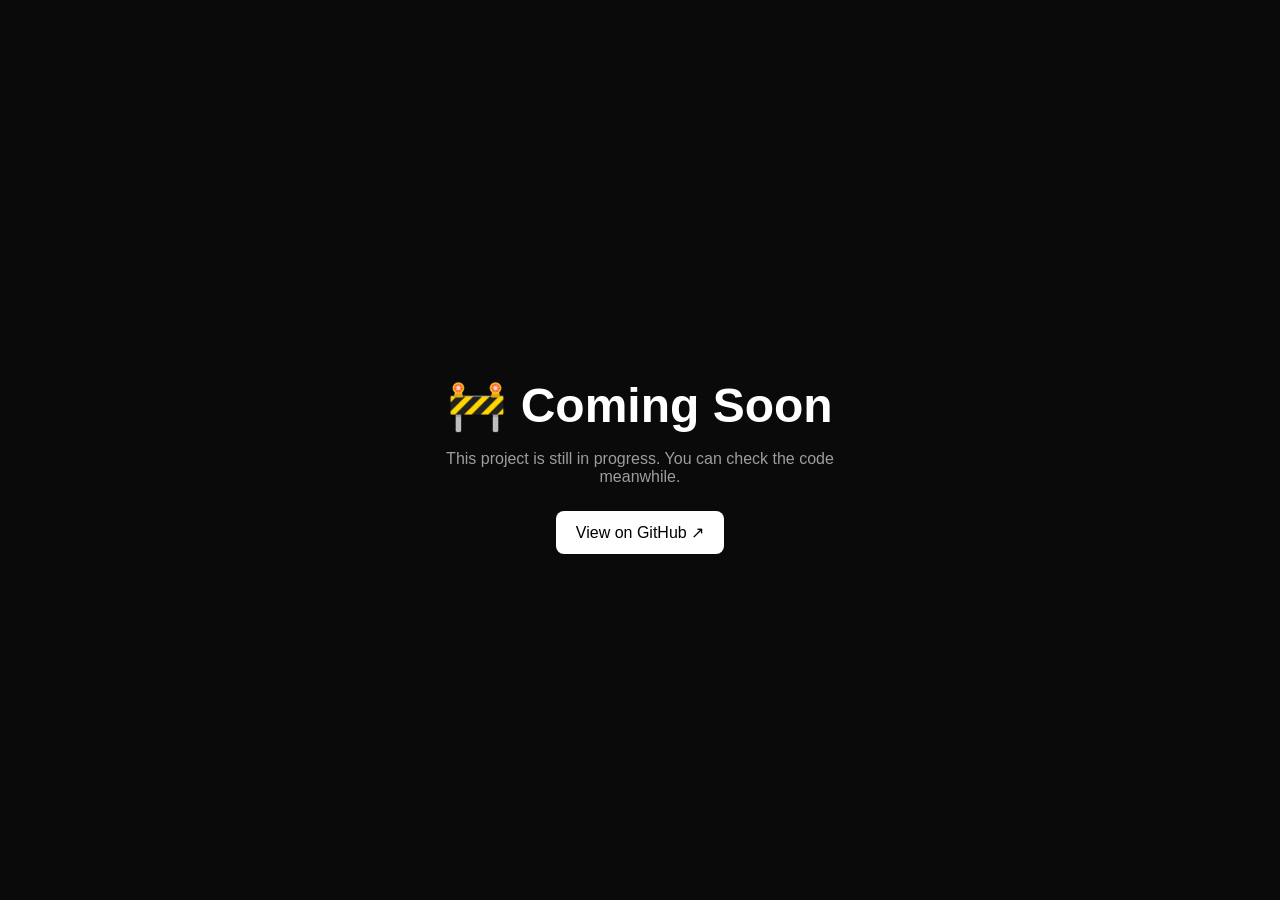
==== ongoing1.html @ 47aea333 "initial portfolio" ====
<!DOCTYPE html>
<html lang="en">
<head>
  <meta charset="UTF-8" />
  <meta name="viewport" content="width=device-width, initial-scale=1.0"/>
  <title>Coming Soon</title>

  <style>
    body {
      margin: 0;
      height: 100vh;
      display: flex;
      align-items: center;
      justify-content: center;
      background: #0a0a0a;
      color: white;
      font-family: 'DM Sans', sans-serif;
      text-align: center;
    }

    .container {
      max-width: 400px;
    }

    h1 {
      font-size: 3rem;
      margin-bottom: 10px;
    }

    p {
      opacity: 0.6;
      margin-bottom: 25px;
    }

    .btn {
      display: inline-block;
      padding: 12px 20px;
      border-radius: 8px;
      text-decoration: none;
      font-weight: 500;
      background: white;
      color: black;
      transition: 0.3s ease;
    }

    .btn:hover {
      transform: translateY(-2px);
      opacity: 0.8;
    }
  </style>
</head>

<body>
  <div class="container">
    <h1>🚧 Coming Soon</h1>
    <p>This project is still in progress. You can check the code meanwhile.</p>

    <a href="https://github.com/Gian-Caparas/Zenith-Devs" target="_blank" class="btn">
      View on GitHub ↗
    </a>
  </div>
</body>
</html>
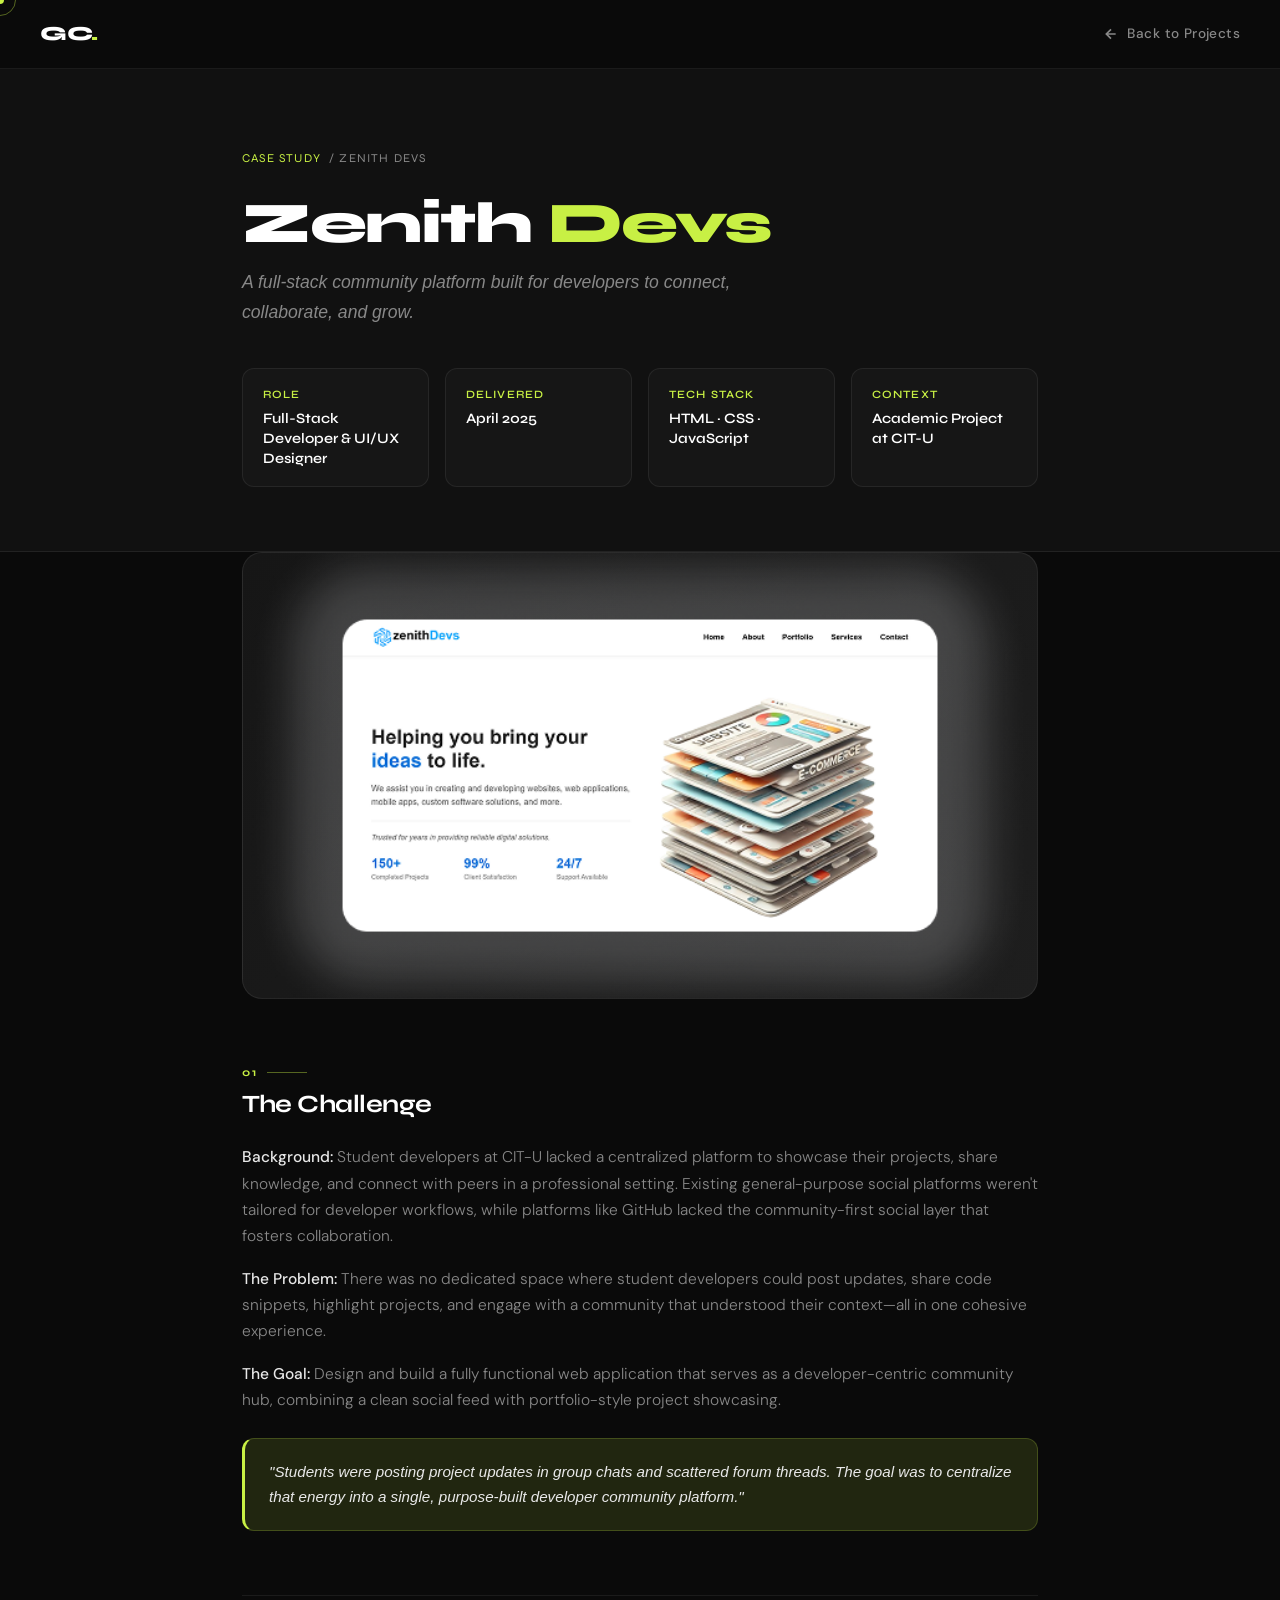
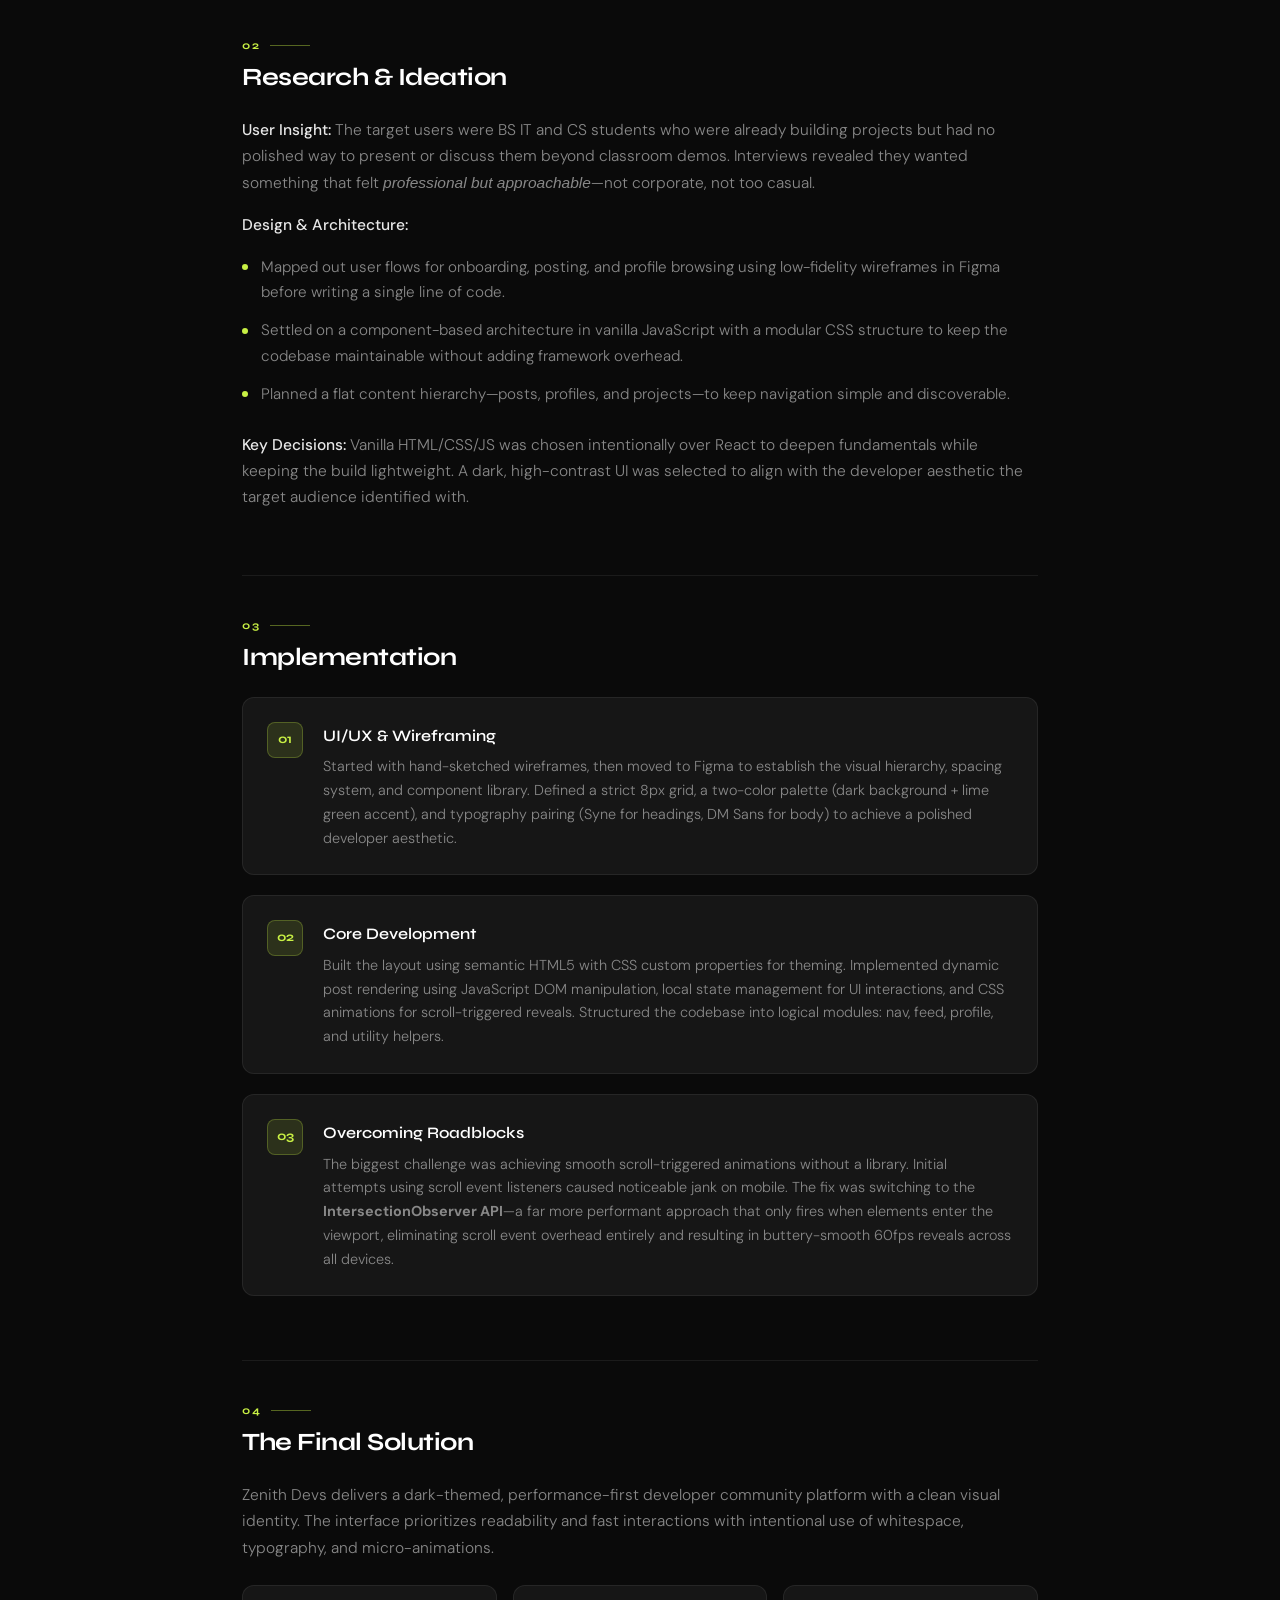
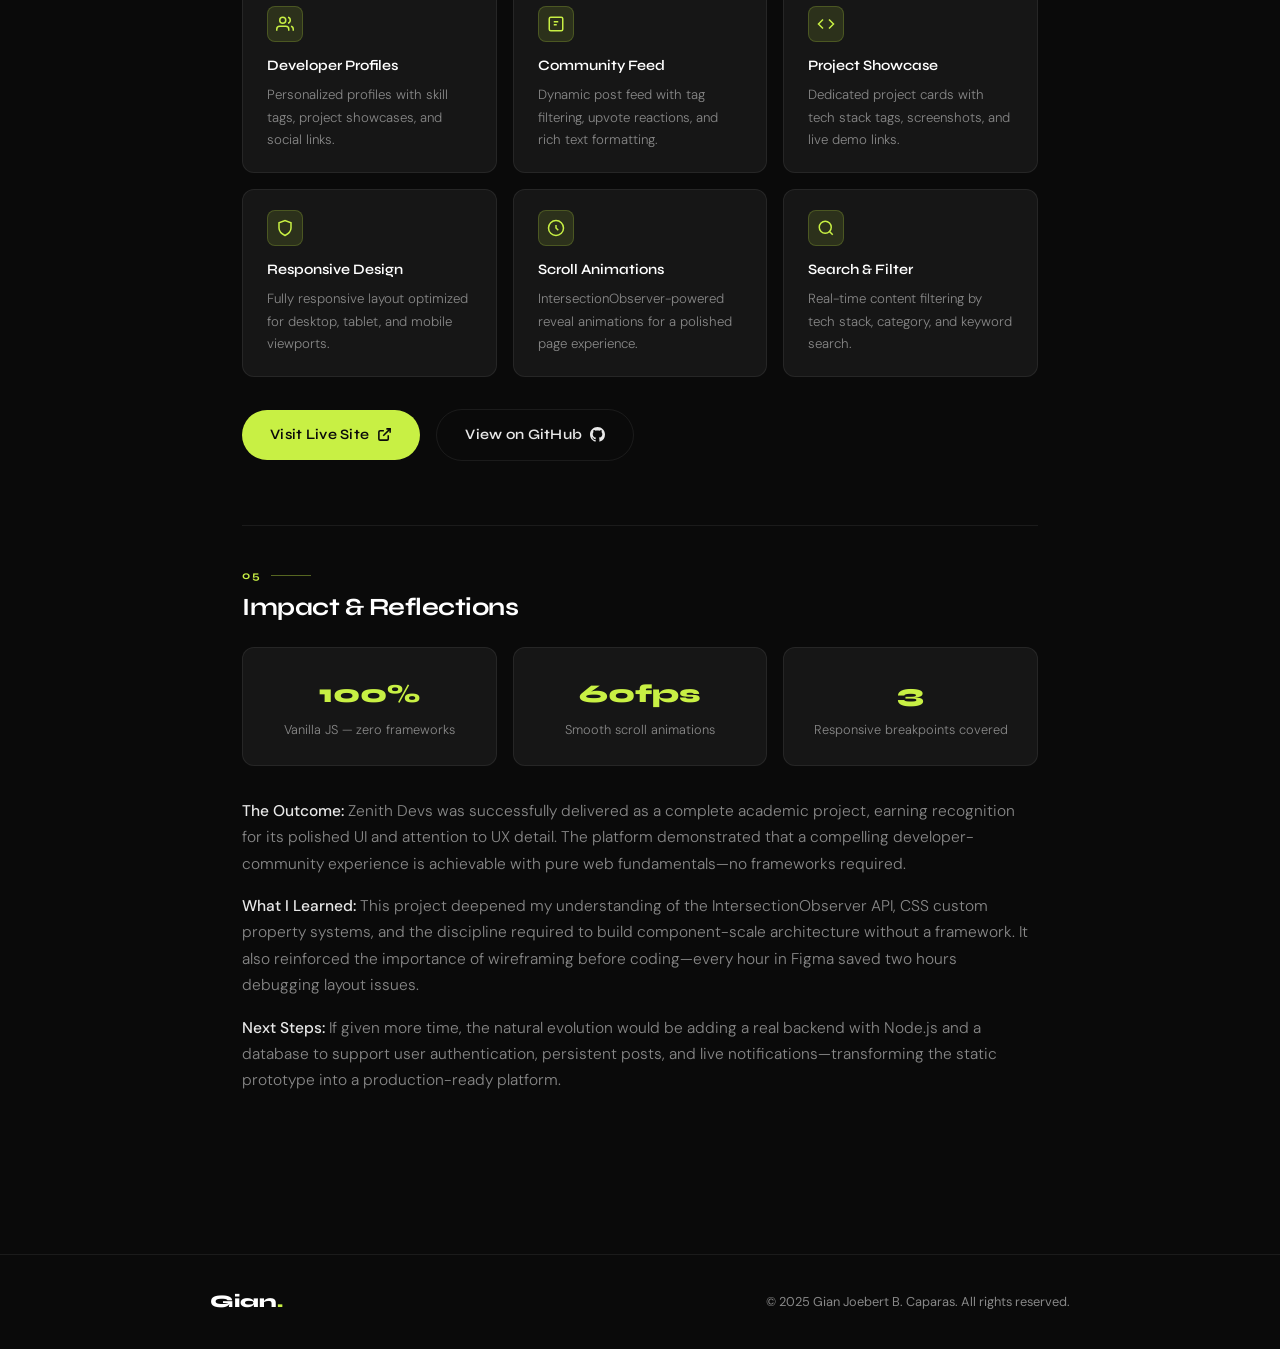
==== commit 6236da55: "Updated version but not yet finished" ====
--- a/ongoing1.html
+++ b/ongoing1.html
@@ -1,63 +1,647 @@
 <!DOCTYPE html>
 <html lang="en">
-<head>
-  <meta charset="UTF-8" />
-  <meta name="viewport" content="width=device-width, initial-scale=1.0"/>
-  <title>Coming Soon</title>
-
-  <style>
-    body {
-      margin: 0;
-      height: 100vh;
-      display: flex;
-      align-items: center;
-      justify-content: center;
-      background: #0a0a0a;
-      color: white;
-      font-family: 'DM Sans', sans-serif;
-      text-align: center;
-    }
-
-    .container {
-      max-width: 400px;
-    }
-
-    h1 {
-      font-size: 3rem;
-      margin-bottom: 10px;
-    }
-
-    p {
-      opacity: 0.6;
-      margin-bottom: 25px;
-    }
-
-    .btn {
-      display: inline-block;
-      padding: 12px 20px;
-      border-radius: 8px;
-      text-decoration: none;
-      font-weight: 500;
-      background: white;
-      color: black;
-      transition: 0.3s ease;
-    }
-
-    .btn:hover {
-      transform: translateY(-2px);
-      opacity: 0.8;
-    }
-  </style>
-</head>
-
-<body>
-  <div class="container">
-    <h1>🚧 Coming Soon</h1>
-    <p>This project is still in progress. You can check the code meanwhile.</p>
-
-    <a href="https://github.com/Gian-Caparas/Zenith-Devs" target="_blank" class="btn">
-      View on GitHub ↗
-    </a>
-  </div>
-</body>
+  <head>
+    <meta charset="UTF-8" />
+    <meta name="viewport" content="width=device-width, initial-scale=1.0" />
+    <title>Zenith Devs — Case Study | Gian Caparas</title>
+    <link rel="icon" href="Logo.png" type="image/png+xml">
+    <link rel="preconnect" href="https://fonts.googleapis.com" />
+    <link rel="preconnect" href="https://fonts.gstatic.com" crossorigin />
+    <link
+      href="https://fonts.googleapis.com/css2?family=Syne:wght@400;500;600;700;800&family=DM+Sans:ital,opsz,wght@0,9..40,300;0,9..40,400;0,9..40,500;1,9..40,300&display=swap"
+      rel="stylesheet"
+    />
+    <style>
+      /* ─── RESET & BASE ─────────────────────────────────────── */
+      *, *::before, *::after { box-sizing: border-box; margin: 0; padding: 0; }
+
+      :root {
+        --bg:        #0a0a0a;
+        --bg-2:      #111111;
+        --bg-3:      #161616;
+        --border:    rgba(255,255,255,0.07);
+        --text:      #e8e8e8;
+        --text-muted:#888;
+        --accent:    #c8f044;
+        --accent-dim:rgba(200,240,68,0.12);
+        --accent-glow:rgba(200,240,68,0.25);
+        --white:     #ffffff;
+        --font-head: 'Syne', sans-serif;
+        --font-body: 'DM Sans', sans-serif;
+        --radius:    12px;
+        --radius-lg: 20px;
+        --max-w:     860px;
+        --transition: 0.3s cubic-bezier(0.4,0,0.2,1);
+      }
+
+      html { scroll-behavior: smooth; }
+
+      body {
+        background: var(--bg);
+        color: var(--text);
+        font-family: var(--font-body);
+        font-size: 16px;
+        line-height: 1.7;
+        -webkit-font-smoothing: antialiased;
+        overflow-x: hidden;
+      }
+
+      /* ─── CURSOR ───────────────────────────────────────────── */
+      .cursor {
+        width: 8px; height: 8px;
+        background: var(--accent);
+        border-radius: 50%;
+        position: fixed; top: 0; left: 0;
+        pointer-events: none; z-index: 9999;
+        transform: translate(-50%,-50%);
+        transition: width .2s, height .2s, background .2s;
+      }
+      .cursor-follower {
+        width: 32px; height: 32px;
+        border: 1.5px solid rgba(200,240,68,0.4);
+        border-radius: 50%;
+        position: fixed; top: 0; left: 0;
+        pointer-events: none; z-index: 9998;
+        transform: translate(-50%,-50%);
+        transition: transform .12s ease, width .25s, height .25s, opacity .25s;
+      }
+      @media (pointer:coarse){.cursor,.cursor-follower{display:none}}
+
+      /* ─── NAVBAR ───────────────────────────────────────────── */
+      .navbar {
+        position: fixed; top: 0; left: 0; right: 0; z-index: 900;
+        padding: 0 2rem;
+        background: rgba(10,10,10,0.85);
+        backdrop-filter: blur(16px);
+        -webkit-backdrop-filter: blur(16px);
+        border-bottom: 1px solid var(--border);
+        transition: background var(--transition);
+      }
+      .nav-inner {
+        max-width: 1200px; margin: 0 auto;
+        display: flex; align-items: center; justify-content: space-between;
+        height: 68px;
+      }
+      .nav-logo {
+        font-family: var(--font-head); font-weight: 800; font-size: 1.25rem;
+        color: var(--white); text-decoration: none; letter-spacing: -0.5px;
+      }
+      .nav-logo .dot { color: var(--accent); }
+      .nav-back {
+        display: flex; align-items: center; gap: .5rem;
+        font-family: var(--font-body); font-size: .85rem; font-weight: 500;
+        color: var(--text-muted); text-decoration: none;
+        letter-spacing: .03em;
+        transition: color var(--transition);
+      }
+      .nav-back:hover { color: var(--accent); }
+      .nav-back svg { transition: transform var(--transition); }
+      .nav-back:hover svg { transform: translateX(-3px); }
+
+      /* ─── HERO BANNER ──────────────────────────────────────── */
+      .cs-hero {
+        padding-top: 68px;
+        position: relative; overflow: hidden;
+        background: var(--bg-2);
+        border-bottom: 1px solid var(--border);
+      }
+      .cs-hero-inner {
+        max-width: var(--max-w); margin: 0 auto;
+        padding: 5rem 2rem 4rem;
+      }
+      .cs-breadcrumb {
+        display: flex; align-items: center; gap: .5rem;
+        font-size: .75rem; letter-spacing: .1em; text-transform: uppercase;
+        color: var(--text-muted); margin-bottom: 1.5rem;
+        font-family: var(--font-head);
+      }
+      .cs-breadcrumb span { color: var(--accent); }
+      .cs-title {
+        font-family: var(--font-head); font-weight: 800;
+        font-size: clamp(2.2rem, 6vw, 3.6rem);
+        line-height: 1.1; letter-spacing: -1.5px;
+        color: var(--white); margin-bottom: .75rem;
+      }
+      .cs-title .accent { color: var(--accent); }
+      .cs-tagline {
+        font-size: 1.1rem; color: var(--text-muted); font-weight: 300;
+        max-width: 560px; margin-bottom: 2.5rem; font-style: italic;
+      }
+
+      /* ─── META CARDS ───────────────────────────────────────── */
+      .cs-meta-grid {
+        display: grid;
+        grid-template-columns: repeat(auto-fit, minmax(160px, 1fr));
+        gap: 1rem; margin-bottom: 0;
+      }
+      .cs-meta-card {
+        background: var(--bg-3); border: 1px solid var(--border);
+        border-radius: var(--radius); padding: 1rem 1.25rem;
+        transition: border-color var(--transition);
+      }
+      .cs-meta-card:hover { border-color: rgba(200,240,68,0.2); }
+      .cs-meta-label {
+        font-size: .7rem; letter-spacing: .1em; text-transform: uppercase;
+        color: var(--accent); font-family: var(--font-head); font-weight: 600;
+        margin-bottom: .35rem;
+      }
+      .cs-meta-value {
+        font-family: var(--font-head); font-size: .9rem; font-weight: 600;
+        color: var(--white); line-height: 1.4;
+      }
+
+      /* ─── PROJECT IMAGE ────────────────────────────────────── */
+      .cs-cover {
+        max-width: var(--max-w); margin: 0 auto;
+        padding: 0 2rem 0;
+      }
+      .cs-cover-img {
+        width: 100%; border-radius: var(--radius-lg);
+        border: 1px solid var(--border);
+        display: block;
+        background: var(--bg-3);
+        aspect-ratio: 16/9; object-fit: cover;
+        /* placeholder gradient when image missing */
+        background: linear-gradient(135deg, #161616 0%, #1e1e1e 100%);
+      }
+
+      /* ─── MAIN CONTENT ─────────────────────────────────────── */
+      .cs-body {
+        max-width: var(--max-w); margin: 0 auto;
+        padding: 4rem 2rem 6rem;
+      }
+
+      /* ─── SECTION BLOCKS ───────────────────────────────────── */
+      .cs-section {
+        margin-bottom: 4rem;
+        opacity: 0; transform: translateY(28px);
+        transition: opacity .6s ease, transform .6s ease;
+      }
+      .cs-section.visible { opacity: 1; transform: none; }
+
+      .cs-section-number {
+        font-family: var(--font-head); font-size: .7rem; font-weight: 700;
+        letter-spacing: .15em; text-transform: uppercase;
+        color: var(--accent); margin-bottom: .5rem;
+        display: flex; align-items: center; gap: .6rem;
+      }
+      .cs-section-number::after {
+        content: ''; flex: 1; max-width: 40px;
+        height: 1px; background: var(--accent); opacity: .4;
+      }
+
+      .cs-section-title {
+        font-family: var(--font-head); font-weight: 700;
+        font-size: 1.55rem; letter-spacing: -0.5px;
+        color: var(--white); margin-bottom: 1.5rem;
+        line-height: 1.2;
+      }
+
+      .cs-text {
+        color: var(--text-muted); font-weight: 300;
+        margin-bottom: 1rem; font-size: .97rem;
+      }
+      .cs-text strong { color: var(--text); font-weight: 500; }
+
+      /* ─── CALLOUT BOX ──────────────────────────────────────── */
+      .cs-callout {
+        background: var(--accent-dim);
+        border: 1px solid rgba(200,240,68,0.2);
+        border-left: 3px solid var(--accent);
+        border-radius: var(--radius); padding: 1.25rem 1.5rem;
+        margin: 1.5rem 0;
+        font-size: .95rem; color: var(--text);
+        font-style: italic;
+      }
+
+      /* ─── BULLET LIST ──────────────────────────────────────── */
+      .cs-list {
+        list-style: none; padding: 0; margin: 1rem 0 1.5rem;
+        display: flex; flex-direction: column; gap: .75rem;
+      }
+      .cs-list li {
+        display: flex; align-items: flex-start; gap: .8rem;
+        font-size: .95rem; color: var(--text-muted); font-weight: 300;
+      }
+      .cs-list li::before {
+        content: ''; flex-shrink: 0;
+        width: 6px; height: 6px; border-radius: 50%;
+        background: var(--accent); margin-top: .6rem;
+      }
+      .cs-list li strong { color: var(--text); font-weight: 500; }
+
+      /* ─── STEP CARDS ───────────────────────────────────────── */
+      .cs-steps { display: flex; flex-direction: column; gap: 1.25rem; }
+      .cs-step {
+        background: var(--bg-3); border: 1px solid var(--border);
+        border-radius: var(--radius); padding: 1.5rem;
+        display: flex; gap: 1.25rem;
+        transition: border-color var(--transition), transform var(--transition);
+      }
+      .cs-step:hover { border-color: rgba(200,240,68,0.2); transform: translateX(4px); }
+      .cs-step-num {
+        flex-shrink: 0; width: 36px; height: 36px;
+        background: var(--accent-dim); border: 1px solid rgba(200,240,68,0.25);
+        border-radius: 8px; display: flex; align-items: center; justify-content: center;
+        font-family: var(--font-head); font-size: .8rem; font-weight: 700; color: var(--accent);
+      }
+      .cs-step-content {}
+      .cs-step-heading {
+        font-family: var(--font-head); font-weight: 600; font-size: 1rem;
+        color: var(--white); margin-bottom: .4rem;
+      }
+      .cs-step-text { font-size: .9rem; color: var(--text-muted); font-weight: 300; line-height: 1.65; }
+
+      /* ─── FEATURE GRID ─────────────────────────────────────── */
+      .cs-features {
+        display: grid; grid-template-columns: repeat(auto-fit, minmax(220px, 1fr));
+        gap: 1rem; margin-top: 1.5rem;
+      }
+      .cs-feature {
+        background: var(--bg-3); border: 1px solid var(--border);
+        border-radius: var(--radius); padding: 1.25rem 1.5rem;
+        transition: border-color var(--transition);
+      }
+      .cs-feature:hover { border-color: rgba(200,240,68,0.2); }
+      .cs-feature-icon {
+        width: 36px; height: 36px; border-radius: 8px;
+        background: var(--accent-dim); border: 1px solid rgba(200,240,68,.2);
+        display: flex; align-items: center; justify-content: center;
+        margin-bottom: .75rem; color: var(--accent);
+      }
+      .cs-feature-name {
+        font-family: var(--font-head); font-weight: 600; font-size: .9rem;
+        color: var(--white); margin-bottom: .35rem;
+      }
+      .cs-feature-desc { font-size: .83rem; color: var(--text-muted); font-weight: 300; }
+
+      /* ─── OUTCOME GRID ─────────────────────────────────────── */
+      .cs-outcome-grid {
+        display: grid; grid-template-columns: repeat(auto-fit, minmax(200px, 1fr));
+        gap: 1rem; margin-bottom: 2rem;
+      }
+      .cs-outcome-card {
+        background: var(--bg-3); border: 1px solid var(--border);
+        border-radius: var(--radius); padding: 1.5rem;
+        text-align: center;
+        transition: border-color var(--transition);
+      }
+      .cs-outcome-card:hover { border-color: rgba(200,240,68,0.25); }
+      .cs-outcome-value {
+        font-family: var(--font-head); font-size: 1.6rem; font-weight: 800;
+        color: var(--accent); margin-bottom: .25rem;
+      }
+      .cs-outcome-label { font-size: .8rem; color: var(--text-muted); font-weight: 300; }
+
+      /* ─── DIVIDER ──────────────────────────────────────────── */
+      .cs-divider {
+        height: 1px; background: var(--border);
+        margin: 2.5rem 0;
+      }
+
+      /* ─── CTA BUTTON ───────────────────────────────────────── */
+      .cs-cta-wrap {
+        display: flex; align-items: center; gap: 1rem;
+        flex-wrap: wrap; margin-top: 2rem;
+      }
+      .btn {
+        display: inline-flex; align-items: center; gap: .5rem;
+        font-family: var(--font-head); font-size: .9rem; font-weight: 600;
+        border-radius: 50px; padding: .8rem 1.75rem;
+        text-decoration: none; cursor: pointer; border: none;
+        letter-spacing: .02em; transition: var(--transition);
+      }
+      .btn-primary {
+        background: var(--accent); color: #0a0a0a;
+      }
+      .btn-primary:hover {
+        background: #d4f55a; transform: translateY(-2px);
+        box-shadow: 0 12px 32px rgba(200,240,68,.3);
+      }
+      .btn-secondary {
+        background: transparent; color: var(--text);
+        border: 1px solid var(--border);
+      }
+      .btn-secondary:hover {
+        border-color: rgba(200,240,68,.3); color: var(--accent);
+        transform: translateY(-2px);
+      }
+
+      /* ─── FOOTER ───────────────────────────────────────────── */
+      .cs-footer {
+        border-top: 1px solid var(--border);
+        padding: 2rem;
+        text-align: center;
+      }
+      .cs-footer-inner {
+        max-width: var(--max-w); margin: 0 auto;
+        display: flex; align-items: center; justify-content: space-between;
+        flex-wrap: wrap; gap: 1rem;
+      }
+      .footer-name { font-family: var(--font-head); font-weight: 800; font-size: 1.1rem; color: var(--white); }
+      .footer-name .accent { color: var(--accent); }
+      .footer-copy { font-size: .8rem; color: var(--text-muted); }
+
+      /* ─── SCROLLBAR ────────────────────────────────────────── */
+      ::-webkit-scrollbar { width: 4px; }
+      ::-webkit-scrollbar-track { background: var(--bg); }
+      ::-webkit-scrollbar-thumb { background: var(--border); border-radius: 4px; }
+      ::-webkit-scrollbar-thumb:hover { background: rgba(200,240,68,.3); }
+
+      /* ─── RESPONSIVE ───────────────────────────────────────── */
+      @media (max-width: 640px) {
+        .cs-hero-inner { padding: 3.5rem 1.25rem 2.5rem; }
+        .cs-cover { padding: 0 1.25rem; }
+        .cs-body { padding: 3rem 1.25rem 5rem; }
+        .cs-meta-grid { grid-template-columns: 1fr 1fr; }
+        .cs-features { grid-template-columns: 1fr; }
+        .cs-footer-inner { justify-content: center; text-align: center; }
+      }
+    </style>
+  </head>
+  <body>
+
+    <!-- CURSOR -->
+    <div class="cursor" id="cursor"></div>
+    <div class="cursor-follower" id="cursorFollower"></div>
+
+    <!-- NAVBAR -->
+    <nav class="navbar">
+      <div class="nav-inner">
+        <a href="index.html" class="nav-logo">GC<span class="dot">.</span></a>
+        <a href="index.html#projects" class="nav-back">
+          <svg width="16" height="16" viewBox="0 0 24 24" fill="none" stroke="currentColor" stroke-width="2.5"><path d="M19 12H5M12 5l-7 7 7 7"/></svg>
+          Back to Projects
+        </a>
+      </div>
+    </nav>
+
+    <!-- HERO BANNER -->
+    <section class="cs-hero">
+      <div class="cs-hero-inner">
+        <div class="cs-breadcrumb">
+          <span>Case Study</span> / Zenith Devs
+        </div>
+        <h1 class="cs-title">Zenith <span class="accent">Devs</span></h1>
+        <p class="cs-tagline">A full-stack community platform built for developers to connect, collaborate, and grow.</p>
+
+        <div class="cs-meta-grid">
+          <div class="cs-meta-card">
+            <div class="cs-meta-label">Role</div>
+            <div class="cs-meta-value">Full-Stack Developer & UI/UX Designer</div>
+          </div>
+          <div class="cs-meta-card">
+            <div class="cs-meta-label">Delivered</div>
+            <div class="cs-meta-value">April 2025</div>
+          </div>
+          <div class="cs-meta-card">
+            <div class="cs-meta-label">Tech Stack</div>
+            <div class="cs-meta-value">HTML · CSS · JavaScript</div>
+          </div>
+          <div class="cs-meta-card">
+            <div class="cs-meta-label">Context</div>
+            <div class="cs-meta-value">Academic Project at CIT-U</div>
+          </div>
+        </div>
+      </div>
+    </section>
+
+    <!-- COVER IMAGE -->
+    <div class="cs-cover">
+      <img
+        src="assets/images/projects/ZenithDevs.png"
+        alt="Zenith Devs Project Screenshot"
+        class="cs-cover-img"
+        onerror="this.style.minHeight='300px'"
+      />
+    </div>
+
+    <!-- BODY CONTENT -->
+    <main class="cs-body">
+
+      <!-- 1. THE CHALLENGE -->
+      <div class="cs-section">
+        <div class="cs-section-number">01</div>
+        <h2 class="cs-section-title">The Challenge</h2>
+
+        <p class="cs-text">
+          <strong>Background:</strong> Student developers at CIT-U lacked a centralized platform to showcase their projects, share knowledge, and connect with peers in a professional setting. Existing general-purpose social platforms weren't tailored for developer workflows, while platforms like GitHub lacked the community-first social layer that fosters collaboration.
+        </p>
+        <p class="cs-text">
+          <strong>The Problem:</strong> There was no dedicated space where student developers could post updates, share code snippets, highlight projects, and engage with a community that understood their context—all in one cohesive experience.
+        </p>
+        <p class="cs-text">
+          <strong>The Goal:</strong> Design and build a fully functional web application that serves as a developer-centric community hub, combining a clean social feed with portfolio-style project showcasing.
+        </p>
+
+        <div class="cs-callout">
+          "Students were posting project updates in group chats and scattered forum threads. The goal was to centralize that energy into a single, purpose-built developer community platform."
+        </div>
+      </div>
+
+      <div class="cs-divider"></div>
+
+      <!-- 2. RESEARCH & IDEATION -->
+      <div class="cs-section">
+        <div class="cs-section-number">02</div>
+        <h2 class="cs-section-title">Research & Ideation</h2>
+
+        <p class="cs-text">
+          <strong>User Insight:</strong> The target users were BS IT and CS students who were already building projects but had no polished way to present or discuss them beyond classroom demos. Interviews revealed they wanted something that felt <em>professional but approachable</em>—not corporate, not too casual.
+        </p>
+
+        <p class="cs-text"><strong>Design & Architecture:</strong></p>
+        <ul class="cs-list">
+          <li>Mapped out user flows for onboarding, posting, and profile browsing using low-fidelity wireframes in Figma before writing a single line of code.</li>
+          <li>Settled on a component-based architecture in vanilla JavaScript with a modular CSS structure to keep the codebase maintainable without adding framework overhead.</li>
+          <li>Planned a flat content hierarchy—posts, profiles, and projects—to keep navigation simple and discoverable.</li>
+        </ul>
+
+        <p class="cs-text">
+          <strong>Key Decisions:</strong> Vanilla HTML/CSS/JS was chosen intentionally over React to deepen fundamentals while keeping the build lightweight. A dark, high-contrast UI was selected to align with the developer aesthetic the target audience identified with.
+        </p>
+      </div>
+
+      <div class="cs-divider"></div>
+
+      <!-- 3. IMPLEMENTATION -->
+      <div class="cs-section">
+        <div class="cs-section-number">03</div>
+        <h2 class="cs-section-title">Implementation</h2>
+
+        <div class="cs-steps">
+          <div class="cs-step">
+            <div class="cs-step-num">01</div>
+            <div class="cs-step-content">
+              <div class="cs-step-heading">UI/UX & Wireframing</div>
+              <div class="cs-step-text">Started with hand-sketched wireframes, then moved to Figma to establish the visual hierarchy, spacing system, and component library. Defined a strict 8px grid, a two-color palette (dark background + lime green accent), and typography pairing (Syne for headings, DM Sans for body) to achieve a polished developer aesthetic.</div>
+            </div>
+          </div>
+          <div class="cs-step">
+            <div class="cs-step-num">02</div>
+            <div class="cs-step-content">
+              <div class="cs-step-heading">Core Development</div>
+              <div class="cs-step-text">Built the layout using semantic HTML5 with CSS custom properties for theming. Implemented dynamic post rendering using JavaScript DOM manipulation, local state management for UI interactions, and CSS animations for scroll-triggered reveals. Structured the codebase into logical modules: nav, feed, profile, and utility helpers.</div>
+            </div>
+          </div>
+          <div class="cs-step">
+            <div class="cs-step-num">03</div>
+            <div class="cs-step-content">
+              <div class="cs-step-heading">Overcoming Roadblocks</div>
+              <div class="cs-step-text">The biggest challenge was achieving smooth scroll-triggered animations without a library. Initial attempts using scroll event listeners caused noticeable jank on mobile. The fix was switching to the <strong>IntersectionObserver API</strong>—a far more performant approach that only fires when elements enter the viewport, eliminating scroll event overhead entirely and resulting in buttery-smooth 60fps reveals across all devices.</div>
+            </div>
+          </div>
+        </div>
+      </div>
+
+      <div class="cs-divider"></div>
+
+      <!-- 4. FINAL SOLUTION -->
+      <div class="cs-section">
+        <div class="cs-section-number">04</div>
+        <h2 class="cs-section-title">The Final Solution</h2>
+
+        <p class="cs-text">Zenith Devs delivers a dark-themed, performance-first developer community platform with a clean visual identity. The interface prioritizes readability and fast interactions with intentional use of whitespace, typography, and micro-animations.</p>
+
+        <div class="cs-features">
+          <div class="cs-feature">
+            <div class="cs-feature-icon">
+              <svg width="18" height="18" viewBox="0 0 24 24" fill="none" stroke="currentColor" stroke-width="2"><path d="M17 21v-2a4 4 0 0 0-4-4H5a4 4 0 0 0-4 4v2"/><circle cx="9" cy="7" r="4"/><path d="M23 21v-2a4 4 0 0 0-3-3.87M16 3.13a4 4 0 0 1 0 7.75"/></svg>
+            </div>
+            <div class="cs-feature-name">Developer Profiles</div>
+            <div class="cs-feature-desc">Personalized profiles with skill tags, project showcases, and social links.</div>
+          </div>
+          <div class="cs-feature">
+            <div class="cs-feature-icon">
+              <svg width="18" height="18" viewBox="0 0 24 24" fill="none" stroke="currentColor" stroke-width="2"><rect x="3" y="3" width="18" height="18" rx="2"/><path d="M9 9h6M9 13h4"/></svg>
+            </div>
+            <div class="cs-feature-name">Community Feed</div>
+            <div class="cs-feature-desc">Dynamic post feed with tag filtering, upvote reactions, and rich text formatting.</div>
+          </div>
+          <div class="cs-feature">
+            <div class="cs-feature-icon">
+              <svg width="18" height="18" viewBox="0 0 24 24" fill="none" stroke="currentColor" stroke-width="2"><polyline points="16 18 22 12 16 6"/><polyline points="8 6 2 12 8 18"/></svg>
+            </div>
+            <div class="cs-feature-name">Project Showcase</div>
+            <div class="cs-feature-desc">Dedicated project cards with tech stack tags, screenshots, and live demo links.</div>
+          </div>
+          <div class="cs-feature">
+            <div class="cs-feature-icon">
+              <svg width="18" height="18" viewBox="0 0 24 24" fill="none" stroke="currentColor" stroke-width="2"><path d="M12 22s8-4 8-10V5l-8-3-8 3v7c0 6 8 10 8 10z"/></svg>
+            </div>
+            <div class="cs-feature-name">Responsive Design</div>
+            <div class="cs-feature-desc">Fully responsive layout optimized for desktop, tablet, and mobile viewports.</div>
+          </div>
+          <div class="cs-feature">
+            <div class="cs-feature-icon">
+              <svg width="18" height="18" viewBox="0 0 24 24" fill="none" stroke="currentColor" stroke-width="2"><circle cx="12" cy="12" r="10"/><path d="M12 8v4l3 3"/></svg>
+            </div>
+            <div class="cs-feature-name">Scroll Animations</div>
+            <div class="cs-feature-desc">IntersectionObserver-powered reveal animations for a polished page experience.</div>
+          </div>
+          <div class="cs-feature">
+            <div class="cs-feature-icon">
+              <svg width="18" height="18" viewBox="0 0 24 24" fill="none" stroke="currentColor" stroke-width="2"><circle cx="11" cy="11" r="8"/><path d="m21 21-4.35-4.35"/></svg>
+            </div>
+            <div class="cs-feature-name">Search & Filter</div>
+            <div class="cs-feature-desc">Real-time content filtering by tech stack, category, and keyword search.</div>
+          </div>
+        </div>
+
+        <div class="cs-cta-wrap">
+          <a href="https://zenith-devs.vercel.app/" class="btn btn-primary" target="_blank" rel="noopener noreferrer">
+            Visit Live Site
+            <svg width="15" height="15" viewBox="0 0 24 24" fill="none" stroke="currentColor" stroke-width="2.5"><path d="M18 13v6a2 2 0 0 1-2 2H5a2 2 0 0 1-2-2V8a2 2 0 0 1 2-2h6"/><polyline points="15 3 21 3 21 9"/><line x1="10" y1="14" x2="21" y2="3"/></svg>
+          </a>
+          <a href="https://github.com/Gian-Caparas/Zenith-Devs" class="btn btn-secondary" target="_blank" rel="noopener noreferrer">
+            View on GitHub
+            <svg width="15" height="15" viewBox="0 0 24 24" fill="currentColor"><path d="M12 0C5.37 0 0 5.37 0 12c0 5.31 3.435 9.795 8.205 11.385.6.105.825-.255.825-.57 0-.285-.015-1.23-.015-2.235-3.015.555-3.795-.735-4.035-1.41-.135-.345-.72-1.41-1.23-1.695-.42-.225-1.02-.78-.015-.795.945-.015 1.62.87 1.845 1.23 1.08 1.815 2.805 1.305 3.495.99.105-.78.42-1.305.765-1.605-2.67-.3-5.46-1.335-5.46-5.925 0-1.305.465-2.385 1.23-3.225-.12-.3-.54-1.53.12-3.18 0 0 1.005-.315 3.3 1.23.96-.27 1.98-.405 3-.405s2.04.135 3 .405c2.295-1.56 3.3-1.23 3.3-1.23.66 1.65.24 2.88.12 3.18.765.84 1.23 1.905 1.23 3.225 0 4.605-2.805 5.625-5.475 5.925.435.375.81 1.095.81 2.22 0 1.605-.015 2.895-.015 3.3 0 .315.225.69.825.57A12.02 12.02 0 0 0 24 12c0-6.63-5.37-12-12-12z"/></svg>
+          </a>
+        </div>
+      </div>
+
+      <div class="cs-divider"></div>
+
+      <!-- 5. IMPACT & REFLECTIONS -->
+      <div class="cs-section">
+        <div class="cs-section-number">05</div>
+        <h2 class="cs-section-title">Impact & Reflections</h2>
+
+        <div class="cs-outcome-grid">
+          <div class="cs-outcome-card">
+            <div class="cs-outcome-value">100%</div>
+            <div class="cs-outcome-label">Vanilla JS — zero frameworks</div>
+          </div>
+          <div class="cs-outcome-card">
+            <div class="cs-outcome-value">60fps</div>
+            <div class="cs-outcome-label">Smooth scroll animations</div>
+          </div>
+          <div class="cs-outcome-card">
+            <div class="cs-outcome-value">3</div>
+            <div class="cs-outcome-label">Responsive breakpoints covered</div>
+          </div>
+        </div>
+
+        <p class="cs-text">
+          <strong>The Outcome:</strong> Zenith Devs was successfully delivered as a complete academic project, earning recognition for its polished UI and attention to UX detail. The platform demonstrated that a compelling developer-community experience is achievable with pure web fundamentals—no frameworks required.
+        </p>
+
+        <p class="cs-text">
+          <strong>What I Learned:</strong> This project deepened my understanding of the IntersectionObserver API, CSS custom property systems, and the discipline required to build component-scale architecture without a framework. It also reinforced the importance of wireframing before coding—every hour in Figma saved two hours debugging layout issues.
+        </p>
+
+        <p class="cs-text">
+          <strong>Next Steps:</strong> If given more time, the natural evolution would be adding a real backend with Node.js and a database to support user authentication, persistent posts, and live notifications—transforming the static prototype into a production-ready platform.
+        </p>
+      </div>
+
+    </main>
+
+    <!-- FOOTER -->
+    <footer class="cs-footer">
+      <div class="cs-footer-inner">
+        <p class="footer-name">Gian<span class="accent">.</span></p>
+        <p class="footer-copy">© 2025 Gian Joebert B. Caparas. All rights reserved.</p>
+      </div>
+    </footer>
+
+    <script>
+      // ─── CURSOR ────────────────────────────────────────────
+      const cursor = document.getElementById('cursor');
+      const follower = document.getElementById('cursorFollower');
+      let mx = 0, my = 0, fx = 0, fy = 0;
+
+      document.addEventListener('mousemove', e => {
+        mx = e.clientX; my = e.clientY;
+        cursor.style.left = mx + 'px';
+        cursor.style.top  = my + 'px';
+      });
+
+      (function animFollower() {
+        fx += (mx - fx) * 0.12;
+        fy += (my - fy) * 0.12;
+        follower.style.left = fx + 'px';
+        follower.style.top  = fy + 'px';
+        requestAnimationFrame(animFollower);
+      })();
+
+      document.querySelectorAll('a,button').forEach(el => {
+        el.addEventListener('mouseenter', () => {
+          cursor.style.width = '14px'; cursor.style.height = '14px';
+          follower.style.width = '48px'; follower.style.height = '48px';
+        });
+        el.addEventListener('mouseleave', () => {
+          cursor.style.width = '8px'; cursor.style.height = '8px';
+          follower.style.width = '32px'; follower.style.height = '32px';
+        });
+      });
+
+      // ─── SCROLL REVEAL ──────────────────────────────────────
+      const observer = new IntersectionObserver(entries => {
+        entries.forEach(e => { if (e.isIntersecting) { e.target.classList.add('visible'); } });
+      }, { threshold: 0.1 });
+
+      document.querySelectorAll('.cs-section').forEach(el => observer.observe(el));
+    </script>
+  </body>
 </html>
